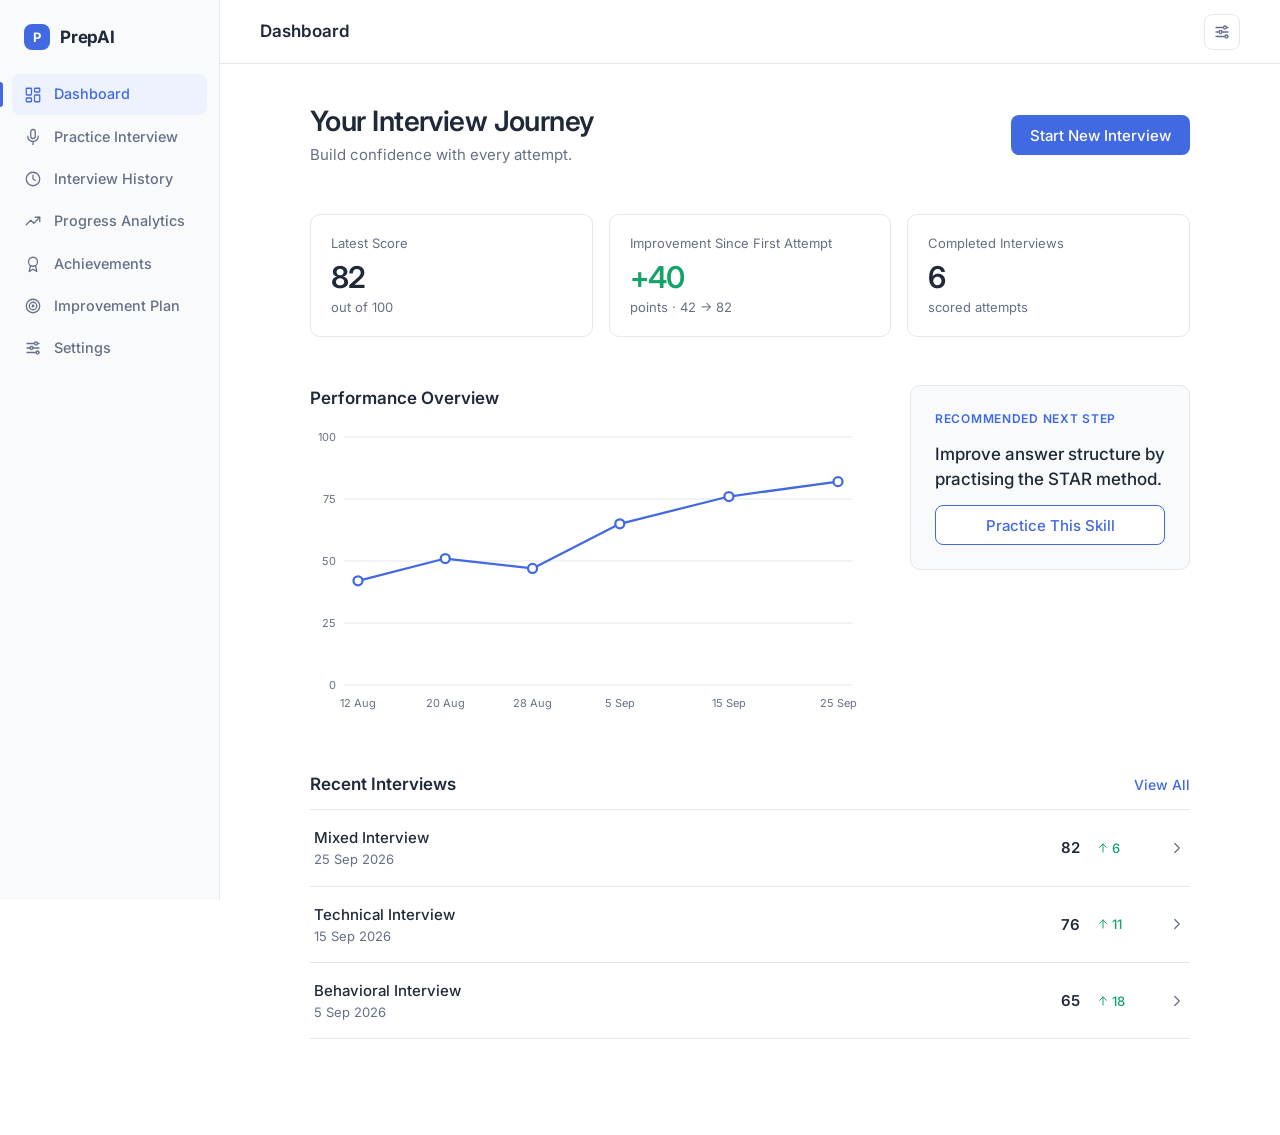
==== prepai/index.html @ 639c00a0 "Baseline: Stitch-generated PrepAI frontend before repair stage" ====
<!DOCTYPE html>
<html lang="en">
<head>
  <meta charset="utf-8">
  <meta name="viewport" content="width=device-width, initial-scale=1">
  <title>Dashboard – PrepAI</title>
  <link rel="preconnect" href="https://fonts.googleapis.com">
  <link rel="preconnect" href="https://fonts.gstatic.com" crossorigin>
  <link href="https://fonts.googleapis.com/css2?family=Inter:wght@400;500;600;700&display=swap" rel="stylesheet">
  <link rel="stylesheet" href="css/styles.css">
</head>
<body data-page="dashboard" data-nav="index.html">
  <div class="main">
    <header class="topbar">
      <button class="icon-btn menu-btn" type="button" id="menu-btn" aria-label="Open menu" aria-controls="sidebar" data-icon="menu"></button>
      <h1 class="topbar-title">Dashboard</h1>
      <div class="topbar-tools"></div>
      <a class="icon-btn account-btn" href="settings.html" aria-label="Account and settings" title="Account and settings" data-icon="settings"></a>
    </header>
    <main class="content">

      <section class="hero">
        <div>
          <h2 class="page-heading">Your Interview Journey</h2>
          <p class="subtle">Build confidence with every attempt.</p>
        </div>
        <a class="btn btn-primary" href="practice.html">Start New Interview</a>
      </section>

      <section class="metrics" id="metrics" aria-label="Summary"></section>

      <section class="split">
        <div>
          <h3 class="section-title">Performance Overview</h3>
          <div id="chart"></div>
        </div>
        <aside class="reco">
          <span class="eyebrow">Recommended Next Step</span>
          <p class="reco-text" id="reco-text"></p>
          <a class="btn btn-outline btn-block" id="reco-btn" href="practice.html">Practice This Skill</a>
        </aside>
      </section>

      <section>
        <div class="section-head">
          <h3 class="section-title">Recent Interviews</h3>
          <a class="link" href="history.html">View All</a>
        </div>
        <div class="list" id="recent"></div>
      </section>
    </main>
  </div>
  <script src="js/icons.js"></script>
  <script src="js/data.js"></script>
  <script src="js/chart.js"></script>
  <script src="js/pages.js"></script>
  <script src="js/app.js"></script>
</body>
</html>
---- prepai/css/styles.css ----
/* ==========================================================
   PrepAI – one light design system for every screen
   ========================================================== */
:root {
  --bg: #FFFFFF;
  --surface: #F8FAFC;
  --primary: #4169E1;
  --primary-dark: #3558C9;
  --primary-soft: #EEF2FF;
  --text: #202938;
  --muted: #667085;
  --border: #E5E7EB;
  --success: #16A36A;
  --danger: #DC5353;
  --radius: 10px;
  --sidebar: 220px;
  --font: Inter, system-ui, -apple-system, "Segoe UI", Roboto, Helvetica, Arial, sans-serif;
}
* { box-sizing: border-box; }
html { font-size: 100%; }
body {
  margin: 0; background: var(--bg); color: var(--text);
  font-family: var(--font); font-size: .9375rem; line-height: 1.55;
  -webkit-font-smoothing: antialiased;
}
h1, h2, h3, h4, p, ul { margin: 0; }
a { color: inherit; text-decoration: none; }
button, input, select, textarea { font: inherit; color: inherit; }
:focus-visible { outline: 2px solid var(--primary); outline-offset: 2px; border-radius: 6px; }
svg.icon { stroke: currentColor; fill: none; stroke-width: 1.7; stroke-linecap: round; stroke-linejoin: round; flex: none; }
.muted { color: var(--muted); }
.pos { color: var(--success); }
.neg { color: var(--danger); }

/* ---------- Sidebar ---------- */
.sidebar {
  position: fixed; inset: 0 auto 0 0; width: var(--sidebar); z-index: 50;
  background: var(--surface); border-right: 1px solid var(--border);
  display: flex; flex-direction: column; padding: 20px 12px;
}
.brand { display: flex; align-items: center; gap: 10px; padding: 4px 12px 24px; font-weight: 700; font-size: 1.0625rem; letter-spacing: -.01em; }
.brand-mark { width: 26px; height: 26px; border-radius: 8px; background: var(--primary); color: #fff; display: grid; place-items: center; font-size: .8125rem; }
.nav { display: flex; flex-direction: column; gap: 2px; }
.nav a { position: relative; display: flex; align-items: center; gap: 12px; padding: 9px 12px; border-radius: 8px; color: var(--muted); font-weight: 500; font-size: .9rem; }
.nav a:hover { background: #EEF1F6; color: var(--text); }
.nav a[aria-current="page"] { background: var(--primary-soft); color: var(--primary); }
.nav a[aria-current="page"]::before { content: ""; position: absolute; left: -12px; top: 8px; bottom: 8px; width: 3px; border-radius: 0 3px 3px 0; background: var(--primary); }
.scrim { display: none; position: fixed; inset: 0; background: rgba(32, 41, 56, .4); z-index: 40; }

/* ---------- Layout ---------- */
.main { margin-left: var(--sidebar); min-height: 100vh; }
.topbar { position: sticky; top: 0; z-index: 30; background: #fff; border-bottom: 1px solid var(--border); display: flex; align-items: center; gap: 16px; min-height: 64px; padding: 0 40px; flex-wrap: wrap; }
.topbar-title { font-size: 1.0625rem; font-weight: 600; }
.topbar-tools { margin-left: auto; display: flex; align-items: center; gap: 12px; flex-wrap: wrap; }
.topbar-tools:empty { display: none; }
.icon-btn { display: inline-grid; place-items: center; width: 36px; height: 36px; border-radius: 8px; border: 1px solid var(--border); background: #fff; color: var(--muted); cursor: pointer; }
.icon-btn:hover { background: var(--surface); color: var(--text); }
.menu-btn { display: none; }
.account-btn { margin-left: auto; }
.topbar-tools:not(:empty) + .account-btn { margin-left: 0; }
.content { max-width: 960px; margin: 0 auto; padding: 40px 40px 96px; display: flex; flex-direction: column; gap: 48px; }

/* ---------- Typography ---------- */
.page-heading { font-size: 1.75rem; font-weight: 600; letter-spacing: -.02em; line-height: 1.25; }
.subtle { color: var(--muted); margin-top: 4px; }
.section-title { font-size: 1.0625rem; font-weight: 600; }
.eyebrow { font-size: .75rem; font-weight: 600; text-transform: uppercase; letter-spacing: .06em; color: var(--primary); }
.section-head { display: flex; justify-content: space-between; align-items: baseline; margin-bottom: 12px; gap: 12px; }
.link { color: var(--primary); font-weight: 500; font-size: .875rem; }
.link:hover { text-decoration: underline; }

/* ---------- Buttons & controls ---------- */
.btn { display: inline-flex; align-items: center; justify-content: center; gap: 8px; height: 40px; padding: 0 18px; border-radius: 8px; border: 1px solid transparent; background: none; font-weight: 500; cursor: pointer; white-space: nowrap; }
.btn-primary { background: var(--primary); color: #fff; }
.btn-primary:hover { background: var(--primary-dark); }
.btn-secondary { background: #fff; border-color: var(--border); }
.btn-secondary:hover { background: var(--surface); }
.btn-outline { background: #fff; border-color: var(--primary); color: var(--primary); }
.btn-outline:hover { background: var(--primary-soft); }
.btn-ghost { color: var(--muted); }
.btn-ghost:hover { color: var(--text); background: var(--surface); }
.btn-sm { height: 32px; padding: 0 12px; font-size: .8125rem; }
.btn-block { width: 100%; }
.seg { display: inline-flex; border: 1px solid var(--border); border-radius: 8px; padding: 2px; background: #fff; }
.seg button { border: 0; background: none; padding: 6px 12px; border-radius: 6px; font-size: .8125rem; font-weight: 500; color: var(--muted); cursor: pointer; }
.seg button[aria-pressed="true"] { background: var(--primary-soft); color: var(--primary); }
.select, .input { height: 38px; border: 1px solid var(--border); border-radius: 8px; padding: 0 12px; background: #fff; min-width: 0; }
.input:focus, .select:focus, textarea:focus { outline: 2px solid var(--primary); outline-offset: 0; border-color: var(--primary); }
.switch { position: relative; display: inline-block; }
.switch input { appearance: none; -webkit-appearance: none; width: 38px; height: 22px; border-radius: 99px; background: #D0D5DD; margin: 0; cursor: pointer; transition: background .15s; display: block; }
.switch input::after { content: ""; position: absolute; top: 3px; left: 3px; width: 16px; height: 16px; border-radius: 50%; background: #fff; transition: transform .15s; }
.switch input:checked { background: var(--primary); }
.switch input:checked::after { transform: translateX(16px); }

/* ---------- Dashboard ---------- */
.hero { display: flex; justify-content: space-between; align-items: center; gap: 24px; flex-wrap: wrap; }
.metrics { display: grid; grid-template-columns: repeat(3, 1fr); gap: 16px; }
.metric { border: 1px solid var(--border); border-radius: var(--radius); padding: 18px 20px; }
.metric-label { font-size: .8125rem; color: var(--muted); }
.metric-value { font-size: 1.875rem; font-weight: 600; letter-spacing: -.02em; line-height: 1.2; margin-top: 6px; }
.metric-sub { font-size: .8125rem; color: var(--muted); margin-top: 2px; }
.split { display: grid; grid-template-columns: minmax(0, 2fr) minmax(0, 1fr); gap: 40px; align-items: start; }
.split .section-title { margin-bottom: 12px; }
.reco { background: var(--surface); border: 1px solid var(--border); border-radius: var(--radius); padding: 24px; display: flex; flex-direction: column; gap: 14px; }
.reco-text { font-size: 1.0625rem; font-weight: 500; line-height: 1.45; }

/* ---------- Lists ---------- */
.list { border-top: 1px solid var(--border); }
.list-row { display: flex; align-items: center; gap: 16px; padding: 16px 4px; border-bottom: 1px solid var(--border); }
a.list-row:hover { background: var(--surface); }
.row-main { flex: 1; min-width: 0; }
.row-title { font-weight: 500; }
.row-sub { font-size: .8125rem; color: var(--muted); }
.row-score { font-weight: 600; width: 40px; text-align: right; }
.row-change { display: inline-flex; align-items: center; gap: 2px; width: 56px; font-size: .8125rem; font-weight: 500; }
.table .row-change, .plain-list .row-change { width: auto; }
.row-arrow { color: var(--muted); display: inline-flex; }
.two-col { display: grid; grid-template-columns: 1fr 1fr; gap: 48px; }
.plain-list { list-style: none; padding: 0; margin-top: 12px; border-top: 1px solid var(--border); }
.plain-list li { display: flex; justify-content: space-between; align-items: center; gap: 12px; padding: 12px 0; border-bottom: 1px solid var(--border); }
.bullets { margin: 12px 0 0; padding-left: 18px; display: flex; flex-direction: column; gap: 8px; }

/* ---------- Chart ---------- */
.chart { position: relative; width: 100%; }
.chart svg { display: block; overflow: visible; }
.chart .grid { stroke: var(--border); stroke-width: 1; }
.chart .axis-label { fill: var(--muted); font-size: 11px; font-family: var(--font); }
.chart .line { fill: none; stroke: var(--primary); stroke-width: 2.25; stroke-linejoin: round; stroke-linecap: round; }
.chart .trend { fill: none; stroke: #98A2B3; stroke-width: 1.5; stroke-dasharray: 5 5; }
.chart .dot { fill: #fff; stroke: var(--primary); stroke-width: 2.25; transition: stroke-width .12s; }
.chart .pt:hover .dot, .chart .pt:focus .dot { stroke-width: 4; }
.chart .hit { fill: transparent; cursor: pointer; }
.chart .mk-ach { fill: var(--success); }
.chart .mk-miss { fill: #fff; stroke: #98A2B3; stroke-width: 1.5; }
.chart-tip { position: absolute; pointer-events: none; background: var(--text); color: #fff; padding: 8px 10px; border-radius: 8px; font-size: .75rem; line-height: 1.45; white-space: nowrap; transform: translate(-50%, -125%); z-index: 5; }
.chart-tip[hidden] { display: none; }
.empty { color: var(--muted); padding: 48px 0; text-align: center; }
.legend { display: flex; flex-wrap: wrap; gap: 8px 20px; font-size: .8125rem; color: var(--muted); margin-top: 14px; }
.legend span { display: inline-flex; align-items: center; gap: 6px; }
.summary-line { margin-top: 16px; font-size: 1rem; }

/* ---------- Table (history) ---------- */
.summary-compact { color: var(--muted); font-size: .875rem; }
.table { width: 100%; border-collapse: collapse; }
.table th { text-align: left; font-size: .75rem; font-weight: 500; color: var(--muted); text-transform: uppercase; letter-spacing: .05em; padding: 0 12px 10px; border-bottom: 1px solid var(--border); }
.table td { padding: 16px 12px; border-bottom: 1px solid var(--border); vertical-align: middle; font-variant-numeric: tabular-nums; }
.table tbody tr[data-href] { cursor: pointer; }
.table tbody tr:hover td { background: var(--surface); }
.res { font-size: .8125rem; font-weight: 500; }
.res-passed { color: var(--success); }
.res-failed { color: var(--danger); }
.res-incomplete, .res-missed { color: var(--muted); }
.table-foot { display: flex; justify-content: center; margin-top: 20px; }
.view-link { display: inline-flex; align-items: center; gap: 2px; color: var(--primary); font-weight: 500; font-size: .875rem; }

/* ---------- Improvement plan ---------- */
.skills { border-top: 1px solid var(--border); margin-top: 12px; }
.skill { display: grid; grid-template-columns: 180px 1fr 44px 64px; align-items: center; gap: 16px; padding: 14px 0; border-bottom: 1px solid var(--border); }
.bar { height: 6px; border-radius: 99px; background: #EEF1F6; overflow: hidden; }
.bar > span { display: block; height: 100%; background: var(--primary); border-radius: 99px; }
.action { display: grid; grid-template-columns: 80px 1fr 80px auto; align-items: center; gap: 16px; padding: 16px 0; border-bottom: 1px solid var(--border); }
.priority { font-size: .75rem; font-weight: 600; text-transform: uppercase; letter-spacing: .05em; color: var(--primary); }
details.disclosure { border-top: 1px solid var(--border); border-bottom: 1px solid var(--border); }
details.disclosure > summary { list-style: none; cursor: pointer; padding: 16px 0; display: flex; align-items: center; justify-content: space-between; font-weight: 500; }
details > summary::-webkit-details-marker { display: none; }
details > summary .chev { transition: transform .15s; color: var(--muted); display: inline-flex; }
details[open] > summary .chev { transform: rotate(90deg); }
.disclosure-body { padding: 4px 0 24px; display: flex; flex-direction: column; gap: 24px; }

/* ---------- Achievements ---------- */
.featured { display: grid; grid-template-columns: repeat(3, 1fr); gap: 16px; }
.feat { border: 1px solid var(--border); border-radius: var(--radius); padding: 18px; display: flex; flex-direction: column; gap: 6px; }
.feat .icon { color: var(--success); margin-bottom: 4px; }
.ach-row { display: grid; grid-template-columns: 24px 1fr auto; gap: 16px; align-items: center; padding: 16px 0; border-bottom: 1px solid var(--border); }
.ach-row .icon { color: var(--success); }
.ach-row.locked .icon, .ach-row.locked .row-title { color: #98A2B3; }
.ach-date { font-size: .8125rem; color: var(--muted); white-space: nowrap; }

/* ---------- Results ---------- */
.score-row { display: flex; align-items: center; gap: 32px; flex-wrap: wrap; }
.big-score { font-size: 3.5rem; font-weight: 600; letter-spacing: -.03em; line-height: 1; }
.big-score span { font-size: 1.25rem; font-weight: 400; color: var(--muted); margin-left: 4px; }
.score-meta { display: flex; flex-direction: column; gap: 4px; }
.qa-list { border-top: 1px solid var(--border); margin-top: 12px; }
details.qa { border-bottom: 1px solid var(--border); }
details.qa > summary { list-style: none; cursor: pointer; display: grid; grid-template-columns: 32px 1fr auto 20px; gap: 12px; align-items: center; padding: 16px 0; }
details.qa .qa-body { padding: 0 0 20px 44px; color: var(--muted); }
.actions { display: flex; gap: 12px; flex-wrap: wrap; }
.notice { border: 1px solid var(--border); background: var(--surface); border-radius: var(--radius); padding: 16px 20px; color: var(--muted); }

/* ---------- Practice ---------- */
.practice { max-width: 720px; gap: 28px; padding-top: 56px; }
.practice-meta { display: flex; justify-content: space-between; color: var(--muted); font-size: .875rem; }
.timer { font-variant-numeric: tabular-nums; }
.progress { height: 4px; background: #EEF1F6; border-radius: 99px; overflow: hidden; margin-top: -12px; }
.progress span { display: block; height: 100%; width: 0; background: var(--primary); transition: width .25s; }
.question { font-size: 1.625rem; font-weight: 600; letter-spacing: -.015em; line-height: 1.35; }
.answer textarea { width: 100%; min-height: 200px; resize: vertical; border: 1px solid var(--border); border-radius: var(--radius); padding: 16px; line-height: 1.6; }
.answer-tools { display: flex; align-items: center; gap: 16px; margin-top: 12px; min-height: 40px; }
.mic-btn { display: inline-flex; align-items: center; gap: 8px; height: 40px; padding: 0 14px; border: 1px solid var(--border); border-radius: 8px; background: #fff; color: var(--muted); cursor: pointer; }
.mic-btn[aria-pressed="true"] { color: var(--primary); border-color: var(--primary); background: var(--primary-soft); }
.wave { display: flex; align-items: center; gap: 3px; height: 24px; }
.wave[hidden] { display: none; }
.wave span { width: 3px; height: 6px; border-radius: 2px; background: var(--primary); animation: wave 1s ease-in-out infinite; }
.wave span:nth-child(2n) { animation-delay: .15s; }
.wave span:nth-child(3n) { animation-delay: .3s; }
.wave span:nth-child(5n) { animation-delay: .45s; }
@keyframes wave { 0%, 100% { height: 5px; } 50% { height: 22px; } }
.hint { color: var(--danger); font-size: .8125rem; min-height: 1.2em; }
.practice-actions { display: flex; justify-content: space-between; align-items: center; gap: 12px; flex-wrap: wrap; }
.pause-note { display: none; text-align: center; padding: 56px 0; color: var(--muted); }
.practice.is-paused .question, .practice.is-paused .answer, .practice.is-paused #submit { display: none; }
.practice.is-paused .pause-note { display: block; }

/* ---------- Settings ---------- */
.group { border-top: 1px solid var(--border); padding-top: 24px; }
.group h3 { font-size: 1.0625rem; font-weight: 600; margin-bottom: 8px; }
.field { display: flex; justify-content: space-between; align-items: center; gap: 24px; padding: 14px 0; }
.field label, .field .field-name { font-weight: 500; }
.field-desc { font-size: .8125rem; color: var(--muted); }
.field .select, .field .input { width: 220px; }
.save-row { display: flex; align-items: center; gap: 16px; }
.saved-msg { color: var(--success); font-size: .875rem; }

/* ---------- Responsive ---------- */
@media (max-width: 1024px) {
  .sidebar { transform: translateX(-100%); transition: transform .2s; }
  body.nav-open .sidebar { transform: none; }
  body.nav-open .scrim { display: block; }
  .main { margin-left: 0; }
  .menu-btn { display: inline-grid; }
  .topbar { padding: 12px 20px; }
  .content { padding: 28px 20px 72px; gap: 40px; }
  .split { grid-template-columns: 1fr; gap: 32px; }
}
@media (max-width: 720px) {
  .metrics, .featured, .two-col { grid-template-columns: 1fr; }
  .two-col { gap: 32px; }
  .metrics { gap: 12px; }
  .metric-value { font-size: 1.625rem; }
  .page-heading { font-size: 1.5rem; }
  .hero .btn { width: 100%; }
  .topbar-tools { margin-left: 0; width: 100%; order: 3; }
  .topbar-tools .select, .topbar-tools .seg { flex: 1; }
  .topbar-tools .seg button { flex: 1; }
  .account-btn { margin-left: auto !important; }
  .skill { grid-template-columns: 1fr auto auto; row-gap: 8px; }
  .skill .bar { grid-column: 1 / -1; order: 5; }
  .action { grid-template-columns: 1fr auto; row-gap: 4px; }
  .action .priority { grid-column: 1 / -1; }
  .field { flex-direction: column; align-items: stretch; gap: 8px; }
  .field .select, .field .input { width: 100%; }
  .field.toggle { flex-direction: row; align-items: center; }
  .practice { padding-top: 32px; }
  .question { font-size: 1.375rem; }
  .practice-actions .btn-primary { width: 100%; order: -1; }
  .table thead { display: none; }
  .table, .table tbody { display: block; }
  .table tr { display: grid; grid-template-columns: 1fr 1fr; gap: 4px 12px; padding: 14px 0; border-bottom: 1px solid var(--border); }
  .table td { display: block; padding: 0; border: 0; }
  .table td[data-label]::before { content: attr(data-label) ": "; color: var(--muted); font-size: .8125rem; }
  .table tbody tr:hover td { background: none; }
  .actions .btn { width: 100%; }
  details.qa > summary { grid-template-columns: 28px 1fr auto 16px; }
  details.qa .qa-body { padding-left: 0; }
}
@media (prefers-reduced-motion: reduce) {
  *, *::before, *::after { animation: none !important; transition: none !important; }
}
body.reduce-motion *, body.reduce-motion *::before, body.reduce-motion *::after { animation: none !important; transition: none !important; }
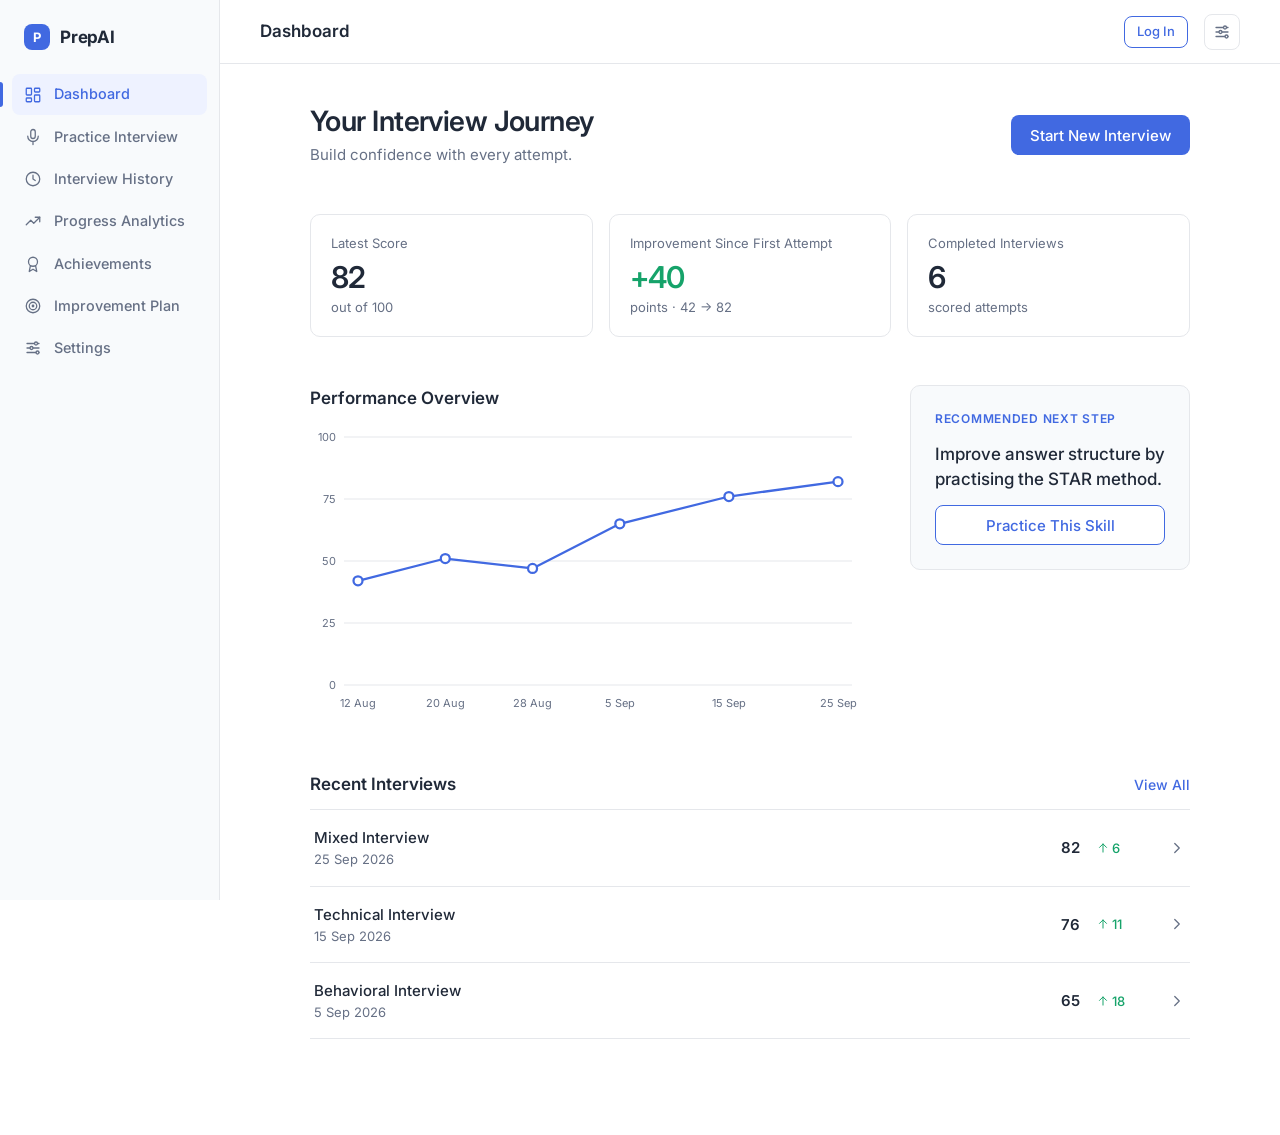
==== commit 14e002c0: "Fix hidden login entry point and repeating interview questions Bug 1: the only way to reach login/re" ====
--- a/prepai/index.html
+++ b/prepai/index.html
@@ -3,6 +3,7 @@
 <head>
   <meta charset="utf-8">
   <meta name="viewport" content="width=device-width, initial-scale=1">
+  <link rel="icon" href="data:image/svg+xml,%3Csvg xmlns='http://www.w3.org/2000/svg' viewBox='0 0 32 32'%3E%3Crect width='32' height='32' rx='8' fill='%234169E1'/%3E%3Ctext x='16' y='22' font-family='Arial,Helvetica,sans-serif' font-size='17' font-weight='700' fill='%23fff' text-anchor='middle'%3EP%3C/text%3E%3C/svg%3E">
   <title>Dashboard – PrepAI</title>
   <link rel="preconnect" href="https://fonts.googleapis.com">
   <link rel="preconnect" href="https://fonts.gstatic.com" crossorigin>
@@ -15,7 +16,7 @@
       <button class="icon-btn menu-btn" type="button" id="menu-btn" aria-label="Open menu" aria-controls="sidebar" data-icon="menu"></button>
       <h1 class="topbar-title">Dashboard</h1>
       <div class="topbar-tools"></div>
-      <a class="icon-btn account-btn" href="settings.html" aria-label="Account and settings" title="Account and settings" data-icon="settings"></a>
+      <a class="icon-btn account-btn" href="settings.html#account-section" aria-label="Account and settings" title="Log in, sign up, or manage your account" data-icon="settings"></a>
     </header>
     <main class="content">
 
@@ -53,6 +54,7 @@
   <script src="js/icons.js"></script>
   <script src="js/data.js"></script>
   <script src="js/chart.js"></script>
+  <script src="js/api.js"></script>
   <script src="js/pages.js"></script>
   <script src="js/app.js"></script>
 </body>
--- a/prepai/css/styles.css
+++ b/prepai/css/styles.css
@@ -31,6 +31,7 @@
 .muted { color: var(--muted); }
 .pos { color: var(--success); }
 .neg { color: var(--danger); }
+.sr-only { position: absolute; width: 1px; height: 1px; padding: 0; margin: -1px; overflow: hidden; clip: rect(0, 0, 0, 0); white-space: nowrap; border: 0; }
 
 /* ---------- Sidebar ---------- */
 .sidebar {
@@ -119,6 +120,8 @@
 .plain-list { list-style: none; padding: 0; margin-top: 12px; border-top: 1px solid var(--border); }
 .plain-list li { display: flex; justify-content: space-between; align-items: center; gap: 12px; padding: 12px 0; border-bottom: 1px solid var(--border); }
 .bullets { margin: 12px 0 0; padding-left: 18px; display: flex; flex-direction: column; gap: 8px; }
+.eval-dims { display: flex; flex-wrap: wrap; gap: 16px; font-size: .8125rem; color: var(--muted); margin: 8px 0 16px; }
+.eval-dims strong { color: var(--text); font-size: .9375rem; }
 
 /* ---------- Chart ---------- */
 .chart { position: relative; width: 100%; }
@@ -207,9 +210,12 @@
 .wave span:nth-child(5n) { animation-delay: .45s; }
 @keyframes wave { 0%, 100% { height: 5px; } 50% { height: 22px; } }
 .hint { color: var(--danger); font-size: .8125rem; min-height: 1.2em; }
+.practice-panel { display: flex; flex-direction: column; gap: 28px; }
 .practice-actions { display: flex; justify-content: space-between; align-items: center; gap: 12px; flex-wrap: wrap; }
+.practice-actions > div { display: flex; align-items: center; gap: 12px; flex-wrap: wrap; }
+.btn:disabled { opacity: .5; cursor: not-allowed; }
 .pause-note { display: none; text-align: center; padding: 56px 0; color: var(--muted); }
-.practice.is-paused .question, .practice.is-paused .answer, .practice.is-paused #submit { display: none; }
+.practice.is-paused .question, .practice.is-paused .answer, .practice.is-paused #submit, .practice.is-paused #prev { display: none; }
 .practice.is-paused .pause-note { display: block; }
 
 /* ---------- Settings ---------- */
@@ -221,6 +227,12 @@
 .field .select, .field .input { width: 220px; }
 .save-row { display: flex; align-items: center; gap: 16px; }
 .saved-msg { color: var(--success); font-size: .875rem; }
+#backend-status { display: flex; align-items: center; gap: 10px; }
+#backend-status .status-dot { width: 8px; height: 8px; border-radius: 50%; background: var(--muted); flex-shrink: 0; }
+#backend-status.is-ok .status-dot { background: var(--success); }
+#backend-status.is-down .status-dot { background: var(--danger); }
+#backend-status.is-ok { color: var(--success); }
+#backend-status.is-down { color: var(--danger); }
 
 /* ---------- Responsive ---------- */
 @media (max-width: 1024px) {
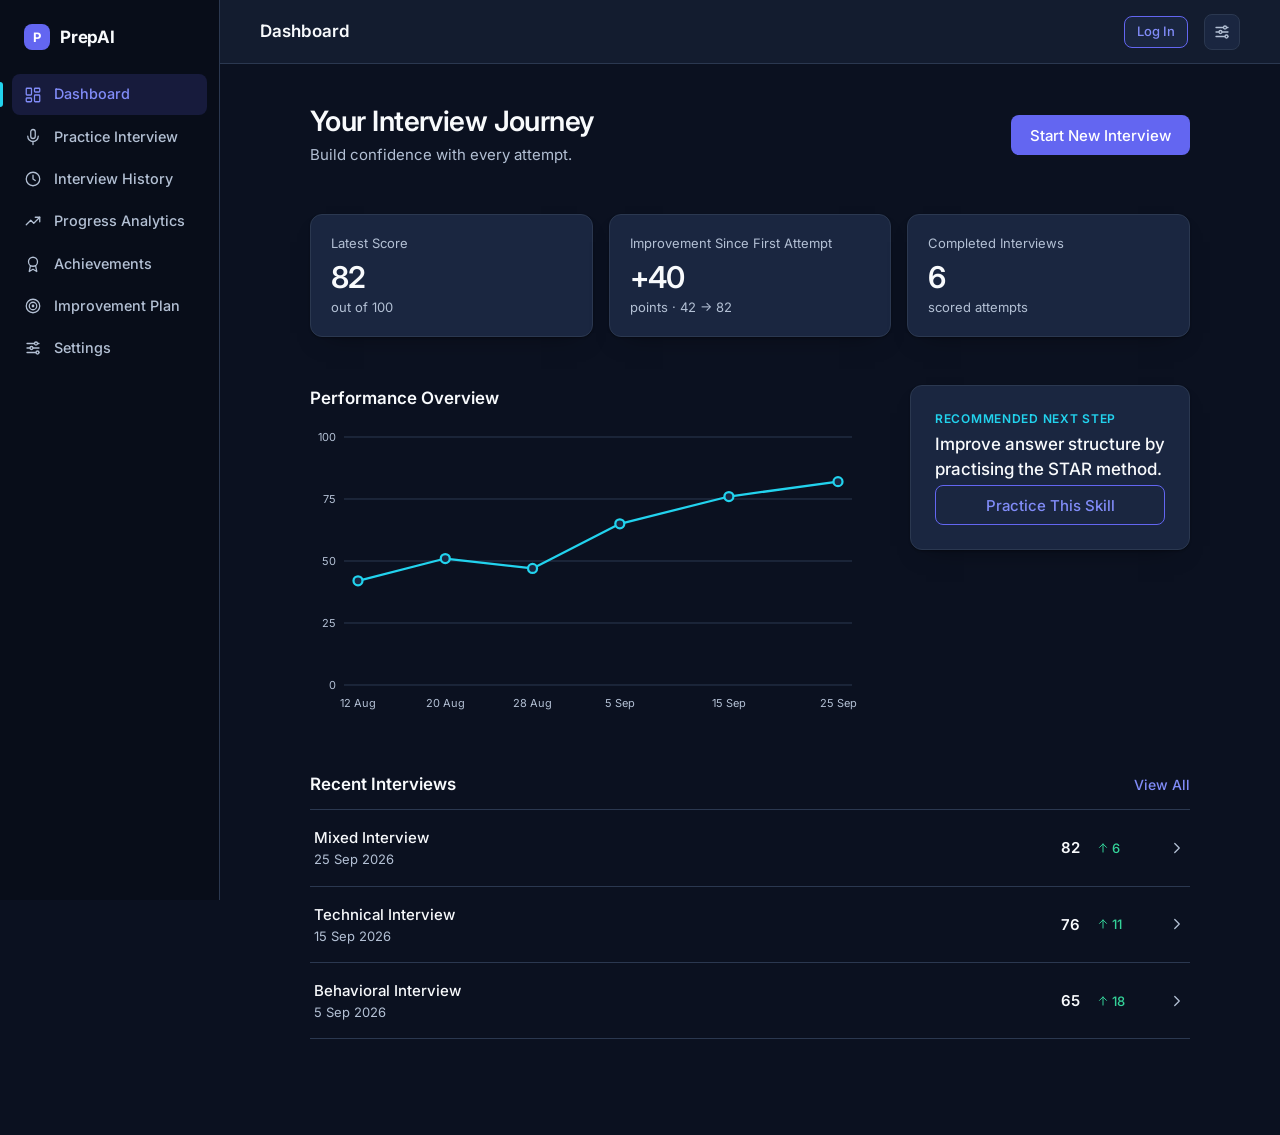
==== commit 1d0a572b: "feat: integrate Stitch-inspired PrepAI redesign Re-skins the whole app in the requested premium dark" ====
--- a/prepai/index.html
+++ b/prepai/index.html
@@ -3,7 +3,7 @@
 <head>
   <meta charset="utf-8">
   <meta name="viewport" content="width=device-width, initial-scale=1">
-  <link rel="icon" href="data:image/svg+xml,%3Csvg xmlns='http://www.w3.org/2000/svg' viewBox='0 0 32 32'%3E%3Crect width='32' height='32' rx='8' fill='%234169E1'/%3E%3Ctext x='16' y='22' font-family='Arial,Helvetica,sans-serif' font-size='17' font-weight='700' fill='%23fff' text-anchor='middle'%3EP%3C/text%3E%3C/svg%3E">
+  <link rel="icon" href="data:image/svg+xml,%3Csvg xmlns='http://www.w3.org/2000/svg' viewBox='0 0 32 32'%3E%3Crect width='32' height='32' rx='8' fill='%236366F1'/%3E%3Ctext x='16' y='22' font-family='Arial,Helvetica,sans-serif' font-size='17' font-weight='700' fill='%23fff' text-anchor='middle'%3EP%3C/text%3E%3C/svg%3E">
   <title>Dashboard – PrepAI</title>
   <link rel="preconnect" href="https://fonts.googleapis.com">
   <link rel="preconnect" href="https://fonts.gstatic.com" crossorigin>
--- a/prepai/css/styles.css
+++ b/prepai/css/styles.css
@@ -1,18 +1,24 @@
 /* ==========================================================
-   PrepAI – one light design system for every screen
+   PrepAI – one dark design system for every screen
    ========================================================== */
 :root {
-  --bg: #FFFFFF;
-  --surface: #F8FAFC;
-  --primary: #4169E1;
-  --primary-dark: #3558C9;
-  --primary-soft: #EEF2FF;
-  --text: #202938;
-  --muted: #667085;
-  --border: #E5E7EB;
-  --success: #16A36A;
-  --danger: #DC5353;
-  --radius: 10px;
+  --bg: #0B1120;
+  --sidebar-bg: #080D19;
+  --surface: #131C2F;
+  --card: #1A2640;
+  --primary: #6366F1;
+  --primary-hover: #818CF8;
+  --primary-soft: rgba(99, 102, 241, .16);
+  --accent: #22D3EE;
+  --accent-soft: rgba(34, 211, 238, .14);
+  --text: #F8FAFC;
+  --muted: #B3C0D4;
+  --border: #2B3850;
+  --success: #34D399;
+  --warning: #FBBF24;
+  --danger: #FB7185;
+  --radius: 12px;
+  --shadow-card: 0 1px 2px rgba(0, 0, 0, .3), 0 12px 24px -16px rgba(0, 0, 0, .5);
   --sidebar: 220px;
   --font: Inter, system-ui, -apple-system, "Segoe UI", Roboto, Helvetica, Arial, sans-serif;
 }
@@ -26,7 +32,7 @@
 h1, h2, h3, h4, p, ul { margin: 0; }
 a { color: inherit; text-decoration: none; }
 button, input, select, textarea { font: inherit; color: inherit; }
-:focus-visible { outline: 2px solid var(--primary); outline-offset: 2px; border-radius: 6px; }
+:focus-visible { outline: 2px solid var(--accent); outline-offset: 2px; border-radius: 6px; }
 svg.icon { stroke: currentColor; fill: none; stroke-width: 1.7; stroke-linecap: round; stroke-linejoin: round; flex: none; }
 .muted { color: var(--muted); }
 .pos { color: var(--success); }
@@ -36,59 +42,59 @@
 /* ---------- Sidebar ---------- */
 .sidebar {
   position: fixed; inset: 0 auto 0 0; width: var(--sidebar); z-index: 50;
-  background: var(--surface); border-right: 1px solid var(--border);
+  background: var(--sidebar-bg); border-right: 1px solid var(--border);
   display: flex; flex-direction: column; padding: 20px 12px;
 }
 .brand { display: flex; align-items: center; gap: 10px; padding: 4px 12px 24px; font-weight: 700; font-size: 1.0625rem; letter-spacing: -.01em; }
 .brand-mark { width: 26px; height: 26px; border-radius: 8px; background: var(--primary); color: #fff; display: grid; place-items: center; font-size: .8125rem; }
 .nav { display: flex; flex-direction: column; gap: 2px; }
 .nav a { position: relative; display: flex; align-items: center; gap: 12px; padding: 9px 12px; border-radius: 8px; color: var(--muted); font-weight: 500; font-size: .9rem; }
-.nav a:hover { background: #EEF1F6; color: var(--text); }
-.nav a[aria-current="page"] { background: var(--primary-soft); color: var(--primary); }
-.nav a[aria-current="page"]::before { content: ""; position: absolute; left: -12px; top: 8px; bottom: 8px; width: 3px; border-radius: 0 3px 3px 0; background: var(--primary); }
-.scrim { display: none; position: fixed; inset: 0; background: rgba(32, 41, 56, .4); z-index: 40; }
+.nav a:hover { background: var(--card); color: var(--text); }
+.nav a[aria-current="page"] { background: var(--primary-soft); color: var(--primary-hover); }
+.nav a[aria-current="page"]::before { content: ""; position: absolute; left: -12px; top: 8px; bottom: 8px; width: 3px; border-radius: 0 3px 3px 0; background: var(--accent); }
+.scrim { display: none; position: fixed; inset: 0; background: rgba(2, 6, 16, .7); z-index: 40; }
 
 /* ---------- Layout ---------- */
 .main { margin-left: var(--sidebar); min-height: 100vh; }
-.topbar { position: sticky; top: 0; z-index: 30; background: #fff; border-bottom: 1px solid var(--border); display: flex; align-items: center; gap: 16px; min-height: 64px; padding: 0 40px; flex-wrap: wrap; }
+.topbar { position: sticky; top: 0; z-index: 30; background: var(--surface); border-bottom: 1px solid var(--border); display: flex; align-items: center; gap: 16px; min-height: 64px; padding: 0 40px; flex-wrap: wrap; }
 .topbar-title { font-size: 1.0625rem; font-weight: 600; }
 .topbar-tools { margin-left: auto; display: flex; align-items: center; gap: 12px; flex-wrap: wrap; }
 .topbar-tools:empty { display: none; }
-.icon-btn { display: inline-grid; place-items: center; width: 36px; height: 36px; border-radius: 8px; border: 1px solid var(--border); background: #fff; color: var(--muted); cursor: pointer; }
-.icon-btn:hover { background: var(--surface); color: var(--text); }
+.icon-btn { display: inline-grid; place-items: center; width: 36px; height: 36px; border-radius: 8px; border: 1px solid var(--border); background: var(--card); color: var(--muted); cursor: pointer; }
+.icon-btn:hover { background: var(--primary-soft); color: var(--text); }
 .menu-btn { display: none; }
 .account-btn { margin-left: auto; }
 .topbar-tools:not(:empty) + .account-btn { margin-left: 0; }
 .content { max-width: 960px; margin: 0 auto; padding: 40px 40px 96px; display: flex; flex-direction: column; gap: 48px; }
 
 /* ---------- Typography ---------- */
-.page-heading { font-size: 1.75rem; font-weight: 600; letter-spacing: -.02em; line-height: 1.25; }
+.page-heading { font-size: 1.75rem; font-weight: 600; letter-spacing: -.02em; line-height: 1.25; color: var(--text); }
 .subtle { color: var(--muted); margin-top: 4px; }
 .section-title { font-size: 1.0625rem; font-weight: 600; }
-.eyebrow { font-size: .75rem; font-weight: 600; text-transform: uppercase; letter-spacing: .06em; color: var(--primary); }
+.eyebrow { font-size: .75rem; font-weight: 600; text-transform: uppercase; letter-spacing: .06em; color: var(--accent); }
 .section-head { display: flex; justify-content: space-between; align-items: baseline; margin-bottom: 12px; gap: 12px; }
-.link { color: var(--primary); font-weight: 500; font-size: .875rem; }
+.link { color: var(--primary-hover); font-weight: 500; font-size: .875rem; }
 .link:hover { text-decoration: underline; }
 
 /* ---------- Buttons & controls ---------- */
 .btn { display: inline-flex; align-items: center; justify-content: center; gap: 8px; height: 40px; padding: 0 18px; border-radius: 8px; border: 1px solid transparent; background: none; font-weight: 500; cursor: pointer; white-space: nowrap; }
 .btn-primary { background: var(--primary); color: #fff; }
-.btn-primary:hover { background: var(--primary-dark); }
-.btn-secondary { background: #fff; border-color: var(--border); }
+.btn-primary:hover { background: var(--primary-hover); }
+.btn-secondary { background: var(--card); border-color: var(--border); color: var(--text); }
 .btn-secondary:hover { background: var(--surface); }
-.btn-outline { background: #fff; border-color: var(--primary); color: var(--primary); }
+.btn-outline { background: var(--card); border-color: var(--primary); color: var(--primary-hover); }
 .btn-outline:hover { background: var(--primary-soft); }
 .btn-ghost { color: var(--muted); }
-.btn-ghost:hover { color: var(--text); background: var(--surface); }
+.btn-ghost:hover { color: var(--text); background: var(--card); }
 .btn-sm { height: 32px; padding: 0 12px; font-size: .8125rem; }
 .btn-block { width: 100%; }
-.seg { display: inline-flex; border: 1px solid var(--border); border-radius: 8px; padding: 2px; background: #fff; }
+.seg { display: inline-flex; border: 1px solid var(--border); border-radius: 8px; padding: 2px; background: var(--card); }
 .seg button { border: 0; background: none; padding: 6px 12px; border-radius: 6px; font-size: .8125rem; font-weight: 500; color: var(--muted); cursor: pointer; }
-.seg button[aria-pressed="true"] { background: var(--primary-soft); color: var(--primary); }
-.select, .input { height: 38px; border: 1px solid var(--border); border-radius: 8px; padding: 0 12px; background: #fff; min-width: 0; }
-.input:focus, .select:focus, textarea:focus { outline: 2px solid var(--primary); outline-offset: 0; border-color: var(--primary); }
+.seg button[aria-pressed="true"] { background: var(--primary-soft); color: var(--primary-hover); }
+.select, .input { height: 38px; border: 1px solid var(--border); border-radius: 8px; padding: 0 12px; background: var(--card); color: var(--text); min-width: 0; }
+.input:focus, .select:focus, textarea:focus { outline: 2px solid var(--accent); outline-offset: 0; border-color: var(--accent); }
 .switch { position: relative; display: inline-block; }
-.switch input { appearance: none; -webkit-appearance: none; width: 38px; height: 22px; border-radius: 99px; background: #D0D5DD; margin: 0; cursor: pointer; transition: background .15s; display: block; }
+.switch input { appearance: none; -webkit-appearance: none; width: 38px; height: 22px; border-radius: 99px; background: var(--border); margin: 0; cursor: pointer; transition: background .15s; display: block; }
 .switch input::after { content: ""; position: absolute; top: 3px; left: 3px; width: 16px; height: 16px; border-radius: 50%; background: #fff; transition: transform .15s; }
 .switch input:checked { background: var(--primary); }
 .switch input:checked::after { transform: translateX(16px); }
@@ -96,23 +102,29 @@
 /* ---------- Dashboard ---------- */
 .hero { display: flex; justify-content: space-between; align-items: center; gap: 24px; flex-wrap: wrap; }
 .metrics { display: grid; grid-template-columns: repeat(3, 1fr); gap: 16px; }
-.metric { border: 1px solid var(--border); border-radius: var(--radius); padding: 18px 20px; }
+.metric { background: var(--card); border: 1px solid var(--border); border-radius: var(--radius); padding: 18px 20px; box-shadow: var(--shadow-card); }
 .metric-label { font-size: .8125rem; color: var(--muted); }
-.metric-value { font-size: 1.875rem; font-weight: 600; letter-spacing: -.02em; line-height: 1.2; margin-top: 6px; }
+.metric-value { font-size: 1.875rem; font-weight: 600; letter-spacing: -.02em; line-height: 1.2; margin-top: 6px; color: var(--text); }
 .metric-sub { font-size: .8125rem; color: var(--muted); margin-top: 2px; }
 .split { display: grid; grid-template-columns: minmax(0, 2fr) minmax(0, 1fr); gap: 40px; align-items: start; }
 .split .section-title { margin-bottom: 12px; }
-.reco { background: var(--surface); border: 1px solid var(--border); border-radius: var(--radius); padding: 24px; display: flex; flex-direction: column; gap: 14px; }
-.reco-text { font-size: 1.0625rem; font-weight: 500; line-height: 1.45; }
+.reco { background: var(--card); border: 1px solid var(--border); border-radius: var(--radius); padding: 24px; display: flex; flex-direction: column; gap: 4px; box-shadow: var(--shadow-card); }
+.reco[hidden] { display: none; }
+.reco-text { font-size: 1.0625rem; font-weight: 500; line-height: 1.45; color: var(--text); }
+.reco-tags { display: flex; flex-wrap: wrap; gap: 8px; margin-top: 10px; }
+.reco-tag { display: inline-flex; align-items: center; background: var(--accent-soft); color: var(--accent); font-size: .8125rem; font-weight: 500; padding: 4px 10px; border-radius: 999px; }
+.reco-actions { display: flex; gap: 12px; flex-wrap: wrap; margin-top: 14px; }
+.reco-secondary { margin-top: 14px; display: flex; flex-direction: column; gap: 8px; }
+.reco-secondary-list { display: flex; gap: 8px; flex-wrap: wrap; }
 
 /* ---------- Lists ---------- */
 .list { border-top: 1px solid var(--border); }
 .list-row { display: flex; align-items: center; gap: 16px; padding: 16px 4px; border-bottom: 1px solid var(--border); }
-a.list-row:hover { background: var(--surface); }
+a.list-row:hover { background: var(--card); }
 .row-main { flex: 1; min-width: 0; }
-.row-title { font-weight: 500; }
+.row-title { font-weight: 500; color: var(--text); }
 .row-sub { font-size: .8125rem; color: var(--muted); }
-.row-score { font-weight: 600; width: 40px; text-align: right; }
+.row-score { font-weight: 600; width: 40px; text-align: right; color: var(--text); }
 .row-change { display: inline-flex; align-items: center; gap: 2px; width: 56px; font-size: .8125rem; font-weight: 500; }
 .table .row-change, .plain-list .row-change { width: auto; }
 .row-arrow { color: var(--muted); display: inline-flex; }
@@ -128,14 +140,14 @@
 .chart svg { display: block; overflow: visible; }
 .chart .grid { stroke: var(--border); stroke-width: 1; }
 .chart .axis-label { fill: var(--muted); font-size: 11px; font-family: var(--font); }
-.chart .line { fill: none; stroke: var(--primary); stroke-width: 2.25; stroke-linejoin: round; stroke-linecap: round; }
-.chart .trend { fill: none; stroke: #98A2B3; stroke-width: 1.5; stroke-dasharray: 5 5; }
-.chart .dot { fill: #fff; stroke: var(--primary); stroke-width: 2.25; transition: stroke-width .12s; }
+.chart .line { fill: none; stroke: var(--accent); stroke-width: 2.25; stroke-linejoin: round; stroke-linecap: round; }
+.chart .trend { fill: none; stroke: var(--muted); stroke-width: 1.5; stroke-dasharray: 5 5; }
+.chart .dot { fill: var(--card); stroke: var(--accent); stroke-width: 2.25; transition: stroke-width .12s; }
 .chart .pt:hover .dot, .chart .pt:focus .dot { stroke-width: 4; }
 .chart .hit { fill: transparent; cursor: pointer; }
 .chart .mk-ach { fill: var(--success); }
-.chart .mk-miss { fill: #fff; stroke: #98A2B3; stroke-width: 1.5; }
-.chart-tip { position: absolute; pointer-events: none; background: var(--text); color: #fff; padding: 8px 10px; border-radius: 8px; font-size: .75rem; line-height: 1.45; white-space: nowrap; transform: translate(-50%, -125%); z-index: 5; }
+.chart .mk-miss { fill: var(--card); stroke: var(--muted); stroke-width: 1.5; }
+.chart-tip { position: absolute; pointer-events: none; background: var(--sidebar-bg); border: 1px solid var(--border); color: var(--text); padding: 8px 10px; border-radius: 8px; font-size: .75rem; line-height: 1.45; white-space: nowrap; transform: translate(-50%, -125%); z-index: 5; }
 .chart-tip[hidden] { display: none; }
 .empty { color: var(--muted); padding: 48px 0; text-align: center; }
 .legend { display: flex; flex-wrap: wrap; gap: 8px 20px; font-size: .8125rem; color: var(--muted); margin-top: 14px; }
@@ -148,21 +160,21 @@
 .table th { text-align: left; font-size: .75rem; font-weight: 500; color: var(--muted); text-transform: uppercase; letter-spacing: .05em; padding: 0 12px 10px; border-bottom: 1px solid var(--border); }
 .table td { padding: 16px 12px; border-bottom: 1px solid var(--border); vertical-align: middle; font-variant-numeric: tabular-nums; }
 .table tbody tr[data-href] { cursor: pointer; }
-.table tbody tr:hover td { background: var(--surface); }
+.table tbody tr:hover td { background: var(--card); }
 .res { font-size: .8125rem; font-weight: 500; }
 .res-passed { color: var(--success); }
 .res-failed { color: var(--danger); }
 .res-incomplete, .res-missed { color: var(--muted); }
 .table-foot { display: flex; justify-content: center; margin-top: 20px; }
-.view-link { display: inline-flex; align-items: center; gap: 2px; color: var(--primary); font-weight: 500; font-size: .875rem; }
+.view-link { display: inline-flex; align-items: center; gap: 2px; color: var(--primary-hover); font-weight: 500; font-size: .875rem; }
 
 /* ---------- Improvement plan ---------- */
 .skills { border-top: 1px solid var(--border); margin-top: 12px; }
 .skill { display: grid; grid-template-columns: 180px 1fr 44px 64px; align-items: center; gap: 16px; padding: 14px 0; border-bottom: 1px solid var(--border); }
-.bar { height: 6px; border-radius: 99px; background: #EEF1F6; overflow: hidden; }
+.bar { height: 6px; border-radius: 99px; background: var(--border); overflow: hidden; }
 .bar > span { display: block; height: 100%; background: var(--primary); border-radius: 99px; }
 .action { display: grid; grid-template-columns: 80px 1fr 80px auto; align-items: center; gap: 16px; padding: 16px 0; border-bottom: 1px solid var(--border); }
-.priority { font-size: .75rem; font-weight: 600; text-transform: uppercase; letter-spacing: .05em; color: var(--primary); }
+.priority { font-size: .75rem; font-weight: 600; text-transform: uppercase; letter-spacing: .05em; color: var(--accent); }
 details.disclosure { border-top: 1px solid var(--border); border-bottom: 1px solid var(--border); }
 details.disclosure > summary { list-style: none; cursor: pointer; padding: 16px 0; display: flex; align-items: center; justify-content: space-between; font-weight: 500; }
 details > summary::-webkit-details-marker { display: none; }
@@ -172,16 +184,16 @@
 
 /* ---------- Achievements ---------- */
 .featured { display: grid; grid-template-columns: repeat(3, 1fr); gap: 16px; }
-.feat { border: 1px solid var(--border); border-radius: var(--radius); padding: 18px; display: flex; flex-direction: column; gap: 6px; }
+.feat { background: var(--card); border: 1px solid var(--border); border-radius: var(--radius); padding: 18px; display: flex; flex-direction: column; gap: 6px; box-shadow: var(--shadow-card); }
 .feat .icon { color: var(--success); margin-bottom: 4px; }
 .ach-row { display: grid; grid-template-columns: 24px 1fr auto; gap: 16px; align-items: center; padding: 16px 0; border-bottom: 1px solid var(--border); }
 .ach-row .icon { color: var(--success); }
-.ach-row.locked .icon, .ach-row.locked .row-title { color: #98A2B3; }
+.ach-row.locked .icon, .ach-row.locked .row-title { color: var(--muted); }
 .ach-date { font-size: .8125rem; color: var(--muted); white-space: nowrap; }
 
 /* ---------- Results ---------- */
 .score-row { display: flex; align-items: center; gap: 32px; flex-wrap: wrap; }
-.big-score { font-size: 3.5rem; font-weight: 600; letter-spacing: -.03em; line-height: 1; }
+.big-score { font-size: 3.5rem; font-weight: 600; letter-spacing: -.03em; line-height: 1; color: var(--text); }
 .big-score span { font-size: 1.25rem; font-weight: 400; color: var(--muted); margin-left: 4px; }
 .score-meta { display: flex; flex-direction: column; gap: 4px; }
 .qa-list { border-top: 1px solid var(--border); margin-top: 12px; }
@@ -189,19 +201,19 @@
 details.qa > summary { list-style: none; cursor: pointer; display: grid; grid-template-columns: 32px 1fr auto 20px; gap: 12px; align-items: center; padding: 16px 0; }
 details.qa .qa-body { padding: 0 0 20px 44px; color: var(--muted); }
 .actions { display: flex; gap: 12px; flex-wrap: wrap; }
-.notice { border: 1px solid var(--border); background: var(--surface); border-radius: var(--radius); padding: 16px 20px; color: var(--muted); }
+.notice { border: 1px solid var(--border); background: var(--card); border-radius: var(--radius); padding: 16px 20px; color: var(--muted); }
 
 /* ---------- Practice ---------- */
 .practice { max-width: 720px; gap: 28px; padding-top: 56px; }
 .practice-meta { display: flex; justify-content: space-between; color: var(--muted); font-size: .875rem; }
 .timer { font-variant-numeric: tabular-nums; }
-.progress { height: 4px; background: #EEF1F6; border-radius: 99px; overflow: hidden; margin-top: -12px; }
+.progress { height: 4px; background: var(--border); border-radius: 99px; overflow: hidden; margin-top: -12px; }
 .progress span { display: block; height: 100%; width: 0; background: var(--primary); transition: width .25s; }
-.question { font-size: 1.625rem; font-weight: 600; letter-spacing: -.015em; line-height: 1.35; }
-.answer textarea { width: 100%; min-height: 200px; resize: vertical; border: 1px solid var(--border); border-radius: var(--radius); padding: 16px; line-height: 1.6; }
+.question { font-size: 1.625rem; font-weight: 600; letter-spacing: -.015em; line-height: 1.35; color: var(--text); }
+.answer textarea { width: 100%; min-height: 200px; resize: vertical; border: 1px solid var(--border); border-radius: var(--radius); padding: 16px; line-height: 1.6; background: var(--card); color: var(--text); }
 .answer-tools { display: flex; align-items: center; gap: 16px; margin-top: 12px; min-height: 40px; }
-.mic-btn { display: inline-flex; align-items: center; gap: 8px; height: 40px; padding: 0 14px; border: 1px solid var(--border); border-radius: 8px; background: #fff; color: var(--muted); cursor: pointer; }
-.mic-btn[aria-pressed="true"] { color: var(--primary); border-color: var(--primary); background: var(--primary-soft); }
+.mic-btn { display: inline-flex; align-items: center; gap: 8px; height: 40px; padding: 0 14px; border: 1px solid var(--border); border-radius: 8px; background: var(--card); color: var(--muted); cursor: pointer; }
+.mic-btn[aria-pressed="true"] { color: var(--primary-hover); border-color: var(--primary); background: var(--primary-soft); }
 .wave { display: flex; align-items: center; gap: 3px; height: 24px; }
 .wave[hidden] { display: none; }
 .wave span { width: 3px; height: 6px; border-radius: 2px; background: var(--primary); animation: wave 1s ease-in-out infinite; }
@@ -211,6 +223,7 @@
 @keyframes wave { 0%, 100% { height: 5px; } 50% { height: 22px; } }
 .hint { color: var(--danger); font-size: .8125rem; min-height: 1.2em; }
 .practice-panel { display: flex; flex-direction: column; gap: 28px; }
+.practice-panel[hidden] { display: none; }
 .practice-actions { display: flex; justify-content: space-between; align-items: center; gap: 12px; flex-wrap: wrap; }
 .practice-actions > div { display: flex; align-items: center; gap: 12px; flex-wrap: wrap; }
 .btn:disabled { opacity: .5; cursor: not-allowed; }
@@ -266,6 +279,7 @@
   .practice { padding-top: 32px; }
   .question { font-size: 1.375rem; }
   .practice-actions .btn-primary { width: 100%; order: -1; }
+  .reco-actions .btn, .reco-secondary-list .btn { width: 100%; }
   .table thead { display: none; }
   .table, .table tbody { display: block; }
   .table tr { display: grid; grid-template-columns: 1fr 1fr; gap: 4px 12px; padding: 14px 0; border-bottom: 1px solid var(--border); }
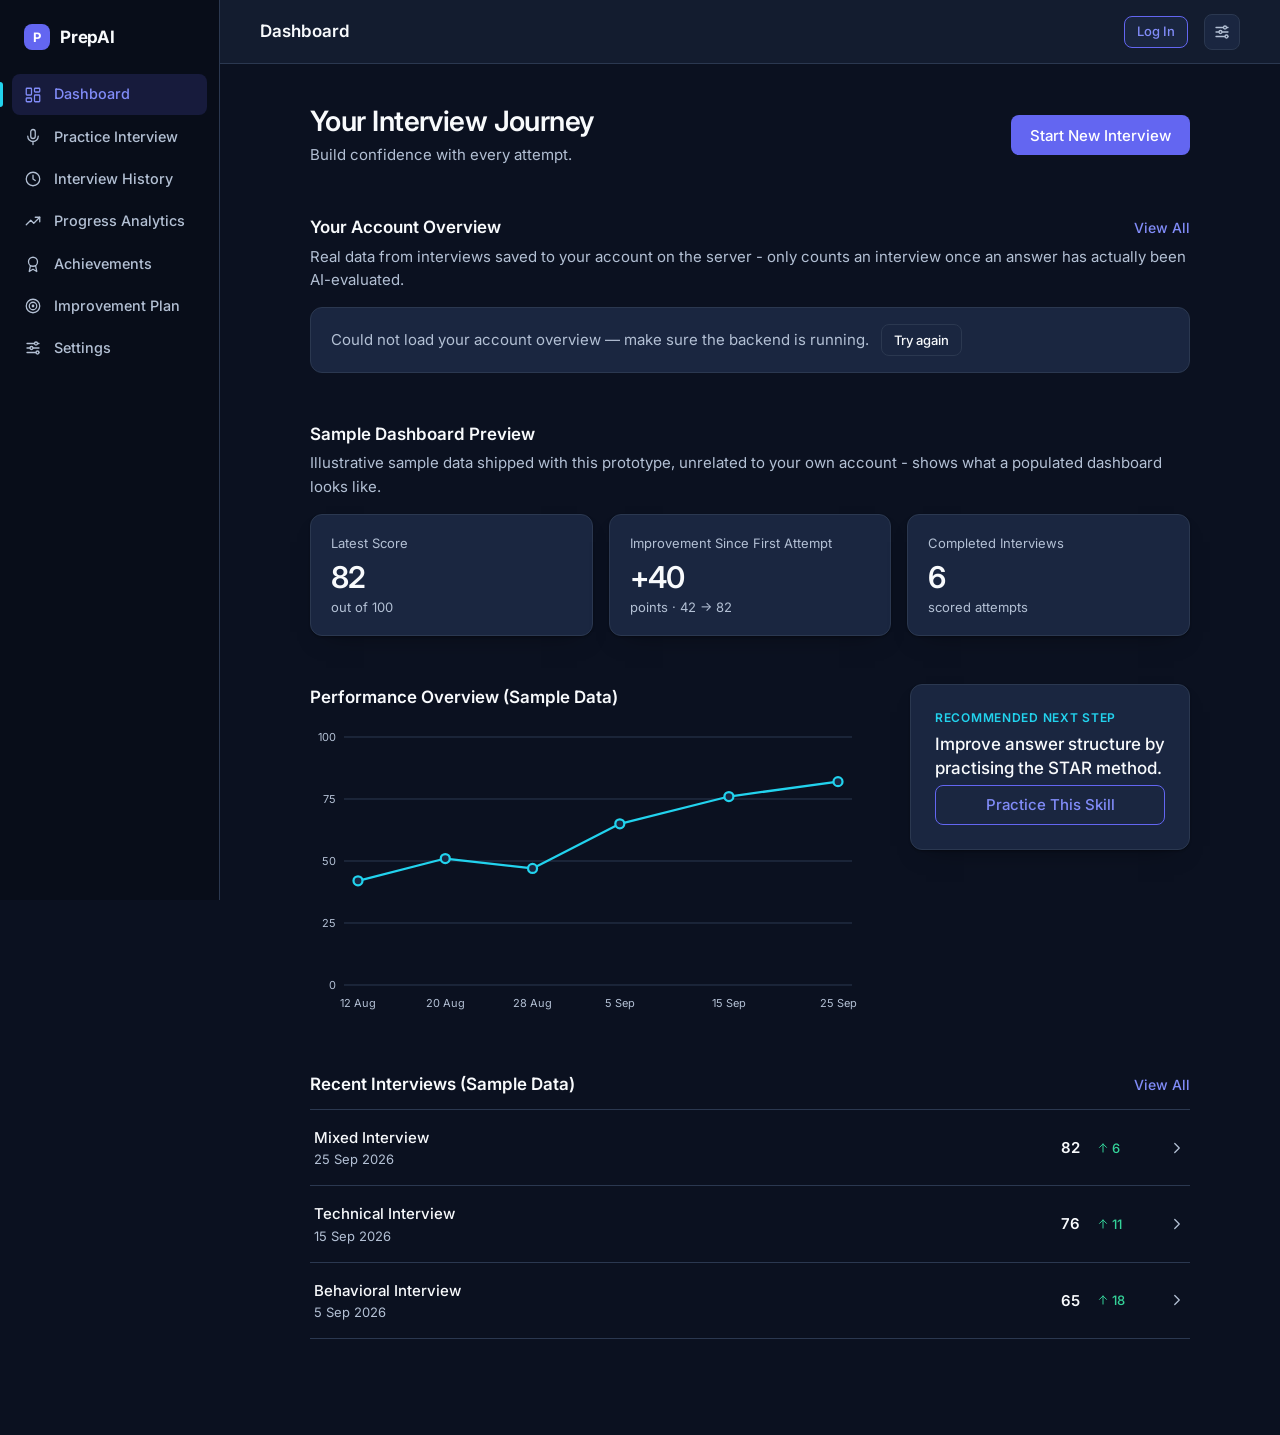
==== commit 5e1325ce: "fix: separate real account data from sample data on the Dashboard Root-caused the previously-documen" ====
--- a/prepai/index.html
+++ b/prepai/index.html
@@ -28,11 +28,26 @@
         <a class="btn btn-primary" href="practice.html">Start New Interview</a>
       </section>
 
-      <section class="metrics" id="metrics" aria-label="Summary"></section>
+      <section>
+        <div class="section-head">
+          <h3 class="section-title">Your Account Overview</h3>
+          <a class="link" href="history.html">View All</a>
+        </div>
+        <p class="subtle" style="margin-top:-8px;margin-bottom:16px">Real data from interviews saved to your account on the server - only counts an interview once an answer has actually been AI-evaluated.</p>
+        <div id="account-overview-body"></div>
+      </section>
+
+      <section>
+        <div class="section-head">
+          <h3 class="section-title">Sample Dashboard Preview</h3>
+        </div>
+        <p class="subtle" style="margin-top:-8px;margin-bottom:16px">Illustrative sample data shipped with this prototype, unrelated to your own account - shows what a populated dashboard looks like.</p>
+        <section class="metrics" id="metrics" aria-label="Summary"></section>
+      </section>
 
       <section class="split">
         <div>
-          <h3 class="section-title">Performance Overview</h3>
+          <h3 class="section-title">Performance Overview (Sample Data)</h3>
           <div id="chart"></div>
         </div>
         <aside class="reco">
@@ -44,7 +59,7 @@
 
       <section>
         <div class="section-head">
-          <h3 class="section-title">Recent Interviews</h3>
+          <h3 class="section-title">Recent Interviews (Sample Data)</h3>
           <a class="link" href="history.html">View All</a>
         </div>
         <div class="list" id="recent"></div>
